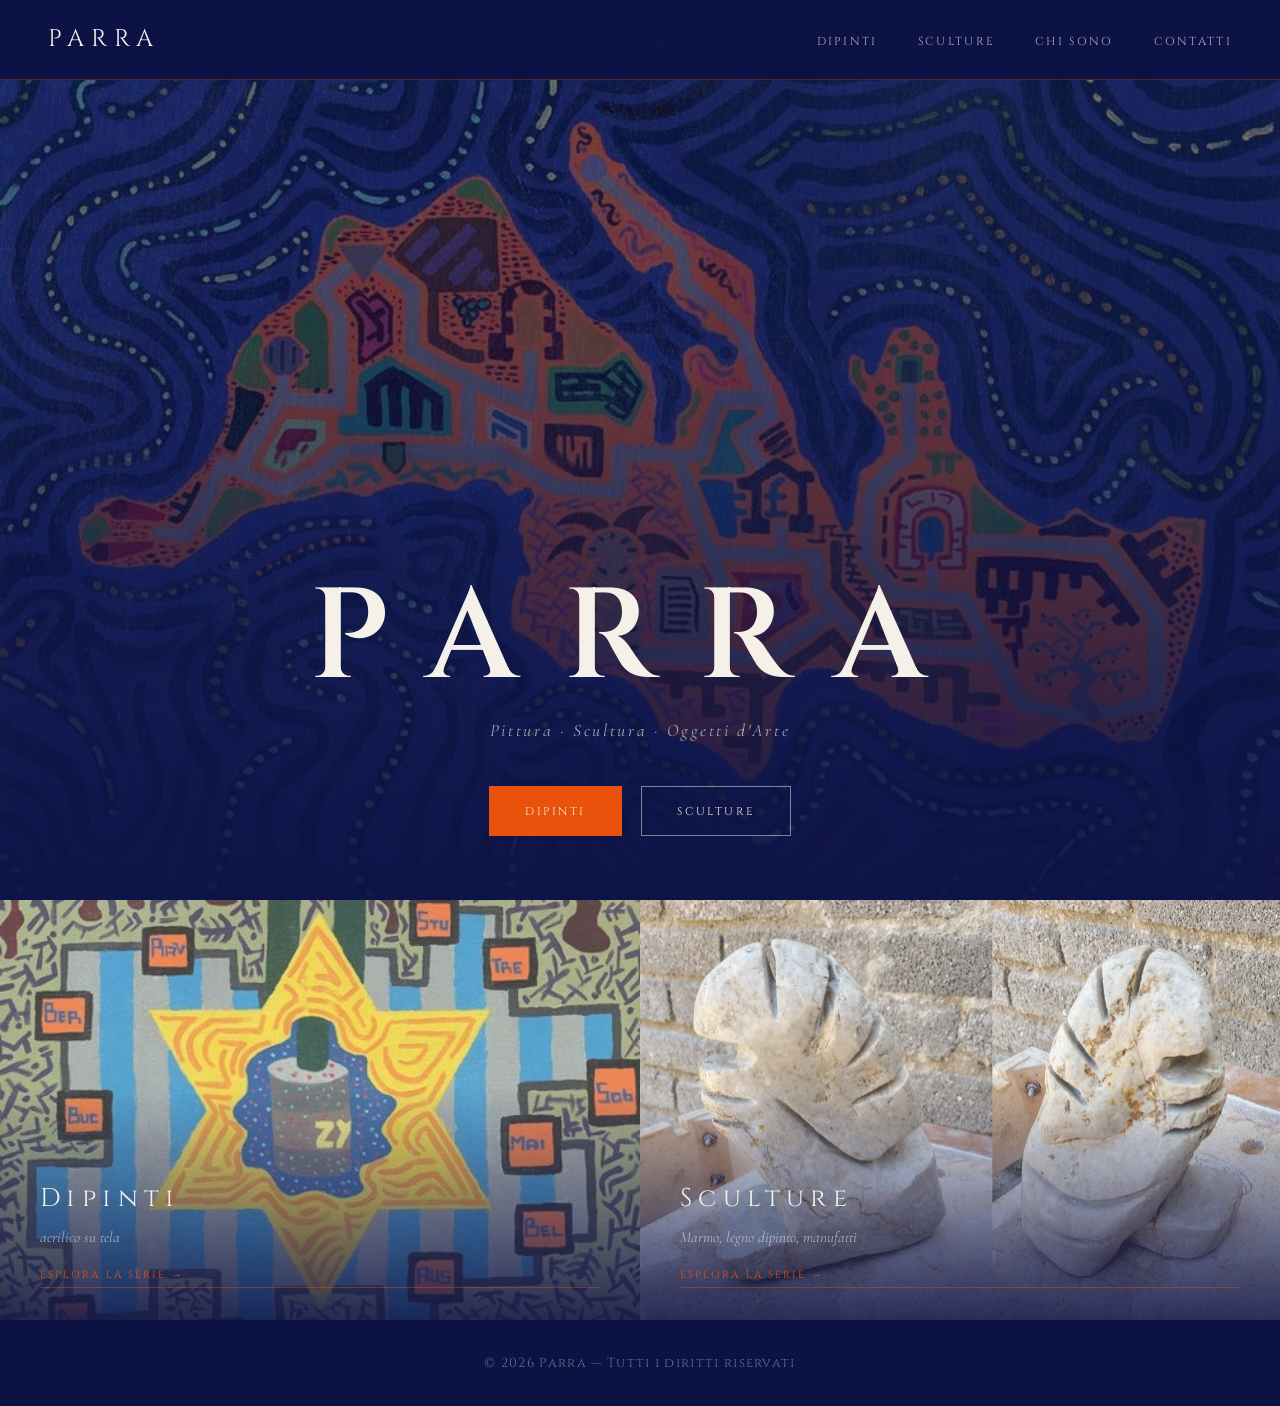
==== index.html @ b82fa653 "Add files via upload" ====
<!DOCTYPE html>
<html lang="it">
<head>
  <meta charset="UTF-8">
  <meta name="viewport" content="width=device-width, initial-scale=1.0">
  <title>Parra — Arte</title>
  <meta name="description" content="Parra — pittura su tela e scultura. Opere originali.">
  <link rel="stylesheet" href="style.css">
  <style>
    /* home-only: preview strips */
    .preview-strip {
      display: grid;
      grid-template-columns: 1fr 1fr;
      gap: 0;
      max-width: 100%;
    }
    .strip-block {
      position: relative;
      overflow: hidden;
      height: 420px;
      cursor: pointer;
    }
    .strip-block img {
      transition: transform 0.6s ease, opacity 0.3s;
      opacity: 0.75;
    }
    .strip-block:hover img { transform: scale(1.04); opacity: 0.9; }
    .strip-overlay {
      position: absolute; inset: 0;
      background: linear-gradient(to top, rgba(13,18,69,0.85) 0%, transparent 55%);
      display: flex; flex-direction: column;
      justify-content: flex-end;
      padding: 2rem 2.5rem;
    }
    .strip-overlay h2 {
      font-family: 'Cinzel', serif;
      font-size: 1.6rem;
      letter-spacing: 0.25em;
      color: #f5f0e8;
      font-weight: 400;
    }
    .strip-overlay .strip-sub {
      font-family: 'Cormorant Garamond', serif;
      font-style: italic;
      color: rgba(245,240,232,0.6);
      font-size: 0.95rem;
      margin-top: 0.3rem;
    }
    .strip-cta {
      display: inline-block;
      margin-top: 1rem;
      font-family: 'Cinzel', serif;
      font-size: 0.65rem;
      letter-spacing: 0.2em;
      text-transform: uppercase;
      color: #e8520a;
      border-bottom: 1px solid rgba(232,82,10,0.4);
      padding-bottom: 2px;
    }
    .strip-divider { width: 1px; background: rgba(232,82,10,0.5); }
    @media (max-width: 640px) {
      .preview-strip { grid-template-columns: 1fr; }
      .strip-block { height: 280px; }
    }
  </style>
</head>
<body>

  <nav>
    <a href="index.html" class="nav-logo">PAR<span></span>RA</a>
    <ul class="nav-links">
      <li><a href="dipinti.html">Dipinti</a></li>
      <li><a href="sculture.html">Sculture</a></li>
      <li><a href="chi-sono.html">Chi sono</a></li>
      <li><a href="contatti.html">Contatti</a></li>
    </ul>
  </nav>

  <!-- HERO -->
  <section class="hero">
    <div class="hero-bg"></div>
    <div class="hero-img">
      <!-- Sostituisci con la tua immagine più rappresentativa -->
      <img src="img/dipinti/Mediterraneo_parra.jpg"  alt="Mediterraneo — Parra">
    </div>
    <div class="hero-overlay"></div>
    <div class="hero-content">
      <h1>PARRA</h1>
      <p class="tagline">Pittura · Scultura · Oggetti d'Arte</p>
      <div class="hero-ctas">
        <a href="dipinti.html" class="btn primary">Dipinti</a>
        <a href="sculture.html" class="btn">Sculture</a>
      </div>
    </div>
  </section>

  <!-- PREVIEW STRIP -->
  <div class="preview-strip">
    <a href="dipinti.html" class="strip-block fade-in">
      <img src="img/dipinti/SHOAH_parra.jpg" alt="Dipinti">
      <div class="strip-overlay">
        <h2>Dipinti</h2>
        <p class="strip-sub">acrilico su tela</p>
        <span class="strip-cta">Esplora la serie →</span>
      </div>
    </a>
    <a href="sculture.html" class="strip-block fade-in">
      <img src="img/sculture/rapace_parra.jpg" alt="Sculture">
      <div class="strip-overlay">
        <h2>Sculture</h2>
        <p class="strip-sub">Marmo, legno dipinto, manufatti</p>
        <span class="strip-cta">Esplora la serie →</span>
      </div>
    </a>
  </div>

  <footer>
    <p>© <span id="year"></span> Parra — Tutti i diritti riservati</p>
  </footer>

  <script>
    document.getElementById('year').textContent = new Date().getFullYear();
    // scroll fade-in
    const obs = new IntersectionObserver(entries => {
      entries.forEach(e => { if (e.isIntersecting) e.target.classList.add('visible'); });
    }, { threshold: 0.15 });
    document.querySelectorAll('.fade-in').forEach(el => obs.observe(el));
  </script>
</body>
</html>
---- style.css ----
@import url('https://fonts.googleapis.com/css2?family=Cormorant+Garamond:ital,wght@0,300;0,400;0,600;1,300&family=Cinzel:wght@400;600&display=swap');

/* ── VARIABLES ─────────────────────────────────────────────── */
:root {
  --blu:     #1a1f6e;
  --blu-dark:#0d1245;
  --arancio: #e8520a;
  --crema:   #f5f0e8;
  --grigio:  #8a8a8a;
  --bianco:  #ffffff;
  --testo:   #1a1a1a;
  --font-display: 'Cinzel', serif;
  --font-body:    'Cormorant Garamond', serif;
  --gap: 2rem;
}

/* ── RESET ──────────────────────────────────────────────────── */
*, *::before, *::after { box-sizing: border-box; margin: 0; padding: 0; }
html { scroll-behavior: smooth; }
body {
  font-family: var(--font-body);
  font-size: 18px;
  line-height: 1.7;
  background: var(--crema);
  color: var(--testo);
}
img { display: block; width: 100%; height: 100%; object-fit: cover; }
a { text-decoration: none; color: inherit; }

/* ── NAV ────────────────────────────────────────────────────── */
nav {
  position: fixed; top: 0; left: 0; right: 0; z-index: 100;
  display: flex; align-items: center; justify-content: space-between;
  padding: 1.2rem 3rem;
  background: rgba(13, 18, 69, 0.97);
  backdrop-filter: blur(8px);
  border-bottom: 1px solid rgba(232,82,10,0.3);
}
.nav-logo {
  font-family: var(--font-display);
  font-size: 1.5rem;
  letter-spacing: 0.3em;
  color: var(--crema);
}
.nav-logo span { color: var(--arancio); }
.nav-links {
  display: flex; gap: 2.5rem;
  list-style: none;
}
.nav-links a {
  font-family: var(--font-display);
  font-size: 0.72rem;
  letter-spacing: 0.2em;
  color: rgba(245,240,232,0.7);
  text-transform: uppercase;
  transition: color 0.25s;
}
.nav-links a:hover,
.nav-links a.active { color: var(--arancio); }

/* ── HERO (index) ───────────────────────────────────────────── */
.hero {
  position: relative;
  height: 100vh; min-height: 600px;
  display: flex; flex-direction: column;
  align-items: center; justify-content: flex-end;
  overflow: hidden;
  padding-bottom: 4rem;
}
.hero-bg {
  position: absolute; inset: 0;
  background: var(--blu-dark);
}
.hero-img {
  position: absolute; inset: 0;
  opacity: 0.55;
  transition: opacity 1s;
}
.hero-img img { object-position: center; }
.hero-overlay {
  position: absolute; inset: 0;
  background: linear-gradient(to top, rgba(13,18,69,0.92) 0%, rgba(13,18,69,0.2) 60%, transparent 100%);
}
.hero-content {
  position: relative; z-index: 2;
  text-align: center;
  animation: fadeUp 1.2s ease both;
}
.hero-content h1 {
  font-family: var(--font-display);
  font-size: clamp(3.5rem, 10vw, 8rem);
  font-weight: 600;
  letter-spacing: 0.35em;
  color: var(--crema);
  line-height: 1;
}
.hero-content .tagline {
  font-family: var(--font-body);
  font-style: italic;
  font-size: 1.1rem;
  color: rgba(245,240,232,0.65);
  letter-spacing: 0.15em;
  margin-top: 0.8rem;
}
.hero-ctas {
  display: flex; gap: 1.2rem;
  justify-content: center;
  margin-top: 2.5rem;
}
.btn {
  display: inline-block;
  font-family: var(--font-display);
  font-size: 0.7rem;
  letter-spacing: 0.22em;
  text-transform: uppercase;
  padding: 0.9rem 2.2rem;
  border: 1px solid rgba(245,240,232,0.5);
  color: var(--crema);
  transition: all 0.3s;
}
.btn:hover {
  background: var(--arancio);
  border-color: var(--arancio);
  color: var(--bianco);
}
.btn.primary {
  background: var(--arancio);
  border-color: var(--arancio);
}
.btn.primary:hover { background: #c4430a; }

/* ── PAGE HEADER ────────────────────────────────────────────── */
.page-header {
  background: var(--blu-dark);
  padding: 9rem 3rem 3.5rem;
  text-align: center;
}
.page-header h1 {
  font-family: var(--font-display);
  font-size: clamp(2rem, 5vw, 3.5rem);
  letter-spacing: 0.3em;
  color: var(--crema);
  font-weight: 400;
}
.page-header .sub {
  font-style: italic;
  color: rgba(245,240,232,0.5);
  font-size: 1rem;
  letter-spacing: 0.1em;
  margin-top: 0.5rem;
}
.accent-line {
  width: 3rem; height: 2px;
  background: var(--arancio);
  margin: 1.2rem auto 0;
}

/* ── GALLERY GRID ───────────────────────────────────────────── */
.gallery-section {
  max-width: 1300px;
  margin: 0 auto;
  padding: 4rem 2rem 6rem;
}
.gallery-grid {
  display: grid;
  grid-template-columns: repeat(auto-fill, minmax(280px, 1fr));
  gap: 1.5rem;
}

/* art card */
.art-card {
  position: relative;
  overflow: hidden;
  cursor: pointer;
  background: #111;
}
.art-card-img {
  aspect-ratio: 4/3;
  overflow: hidden;
}
.art-card-img img {
  transition: transform 0.5s ease, opacity 0.3s;
  opacity: 0.92;
}
.art-card:hover .art-card-img img {
  transform: scale(1.04);
  opacity: 1;
}
/* sculture: taller ratio */
.art-card.scultura .art-card-img { aspect-ratio: 3/4; }

.art-card-info {
  padding: 0.9rem 1rem 1rem;
  background: var(--bianco);
  border-left: 3px solid var(--arancio);
}
.art-card-info .titolo {
  font-family: var(--font-body);
  font-size: 1.05rem;
  font-weight: 600;
  color: var(--testo);
}
.art-card-info .meta {
  font-size: 0.82rem;
  color: var(--grigio);
  margin-top: 0.15rem;
  font-style: italic;
}

/* ── LIGHTBOX ───────────────────────────────────────────────── */
.lightbox {
  display: none;
  position: fixed; inset: 0; z-index: 500;
  background: rgba(13,18,69,0.96);
  align-items: center; justify-content: center;
  padding: 2rem;
  animation: fadeIn 0.25s ease;
}
.lightbox.open { display: flex; }
.lightbox-inner {
  display: grid;
  grid-template-columns: 1fr 260px;
  gap: 2.5rem;
  max-width: 1100px;
  width: 100%;
  max-height: 90vh;
}
.lightbox-img {
  overflow: hidden;
  display: flex; align-items: center; justify-content: center;
}
.lightbox-img img {
  max-height: 80vh;
  width: auto;
  object-fit: contain;
}
.lightbox-info {
  display: flex; flex-direction: column;
  justify-content: center;
  color: var(--crema);
  border-left: 1px solid rgba(232,82,10,0.4);
  padding-left: 2rem;
}
.lightbox-info h2 {
  font-family: var(--font-display);
  font-size: 1.6rem;
  font-weight: 400;
  letter-spacing: 0.08em;
  margin-bottom: 1.5rem;
}
.lightbox-row {
  display: flex; justify-content: space-between;
  padding: 0.6rem 0;
  border-bottom: 1px solid rgba(245,240,232,0.12);
  font-size: 0.95rem;
}
.lightbox-row .lbl { color: rgba(245,240,232,0.5); font-style: italic; }
.lightbox-row .val { font-weight: 600; }
.lightbox-close {
  position: absolute; top: 1.5rem; right: 2rem;
  font-family: var(--font-display);
  font-size: 0.7rem;
  letter-spacing: 0.2em;
  color: rgba(245,240,232,0.5);
  cursor: pointer;
  background: none; border: none;
  transition: color 0.2s;
}
.lightbox-close:hover { color: var(--arancio); }

/* ── CHI SONO ───────────────────────────────────────────────── */
.about-section {
  max-width: 960px;
  margin: 0 auto;
  padding: 5rem 2rem 7rem;
  display: grid;
  grid-template-columns: 1fr 1fr;
  gap: 5rem;
  align-items: start;
}
.about-text h2 {
  font-family: var(--font-display);
  font-size: 1.8rem;
  font-weight: 400;
  letter-spacing: 0.12em;
  color: var(--blu);
  margin-bottom: 1.5rem;
}
.about-text p {
  color: #3a3a3a;
  margin-bottom: 1rem;
  font-size: 1.05rem;
}
.about-img {
  position: relative;
}
.about-img img {
  width: 100%;
  aspect-ratio: 3/4;
  object-fit: cover;
}
.about-img::before {
  content: '';
  position: absolute;
  top: -12px; left: -12px;
  right: 12px; bottom: 12px;
  border: 2px solid var(--arancio);
  z-index: -1;
}

/* ── CONTATTI ───────────────────────────────────────────────── */
.contact-section {
  max-width: 600px;
  margin: 0 auto;
  padding: 5rem 2rem 7rem;
  text-align: center;
}
.contact-section p {
  font-style: italic;
  color: var(--grigio);
  margin-bottom: 3rem;
  font-size: 1.05rem;
}
.contact-items { display: flex; flex-direction: column; gap: 1rem; }
.contact-item {
  display: flex; align-items: center; gap: 1.2rem;
  padding: 1.2rem 1.5rem;
  background: var(--bianco);
  border: 1px solid #e0dbd0;
  border-left: 4px solid var(--arancio);
  text-align: left;
  transition: transform 0.2s, box-shadow 0.2s;
}
.contact-item:hover {
  transform: translateX(4px);
  box-shadow: -4px 0 0 var(--blu);
}
.contact-item .ci-label {
  font-family: var(--font-display);
  font-size: 0.65rem;
  letter-spacing: 0.2em;
  text-transform: uppercase;
  color: var(--grigio);
}
.contact-item .ci-value {
  font-size: 1.05rem;
  color: var(--testo);
  margin-top: 0.15rem;
}

/* ── FOOTER ─────────────────────────────────────────────────── */
footer {
  background: var(--blu-dark);
  color: rgba(245,240,232,0.4);
  text-align: center;
  padding: 2rem;
  font-size: 0.82rem;
  letter-spacing: 0.1em;
  font-family: var(--font-display);
}

/* ── ANIMAZIONI ─────────────────────────────────────────────── */
@keyframes fadeUp {
  from { opacity: 0; transform: translateY(30px); }
  to   { opacity: 1; transform: translateY(0); }
}
@keyframes fadeIn {
  from { opacity: 0; } to { opacity: 1; }
}
.fade-in {
  opacity: 0;
  transform: translateY(20px);
  transition: opacity 0.6s ease, transform 0.6s ease;
}
.fade-in.visible {
  opacity: 1;
  transform: translateY(0);
}

/* ── RESPONSIVE ─────────────────────────────────────────────── */
@media (max-width: 768px) {
  nav { padding: 1rem 1.5rem; }
  .nav-links { gap: 1.2rem; }
  .nav-links a { font-size: 0.65rem; }
  .page-header { padding: 8rem 1.5rem 2.5rem; }
  .gallery-section { padding: 3rem 1rem 4rem; }
  .gallery-grid { grid-template-columns: repeat(auto-fill, minmax(200px, 1fr)); gap: 1rem; }
  .lightbox-inner { grid-template-columns: 1fr; }
  .lightbox-info { border-left: none; padding-left: 0; border-top: 1px solid rgba(232,82,10,0.4); padding-top: 1.5rem; }
  .about-section { grid-template-columns: 1fr; gap: 3rem; padding: 3rem 1.5rem 5rem; }
  .about-img { order: -1; }
}
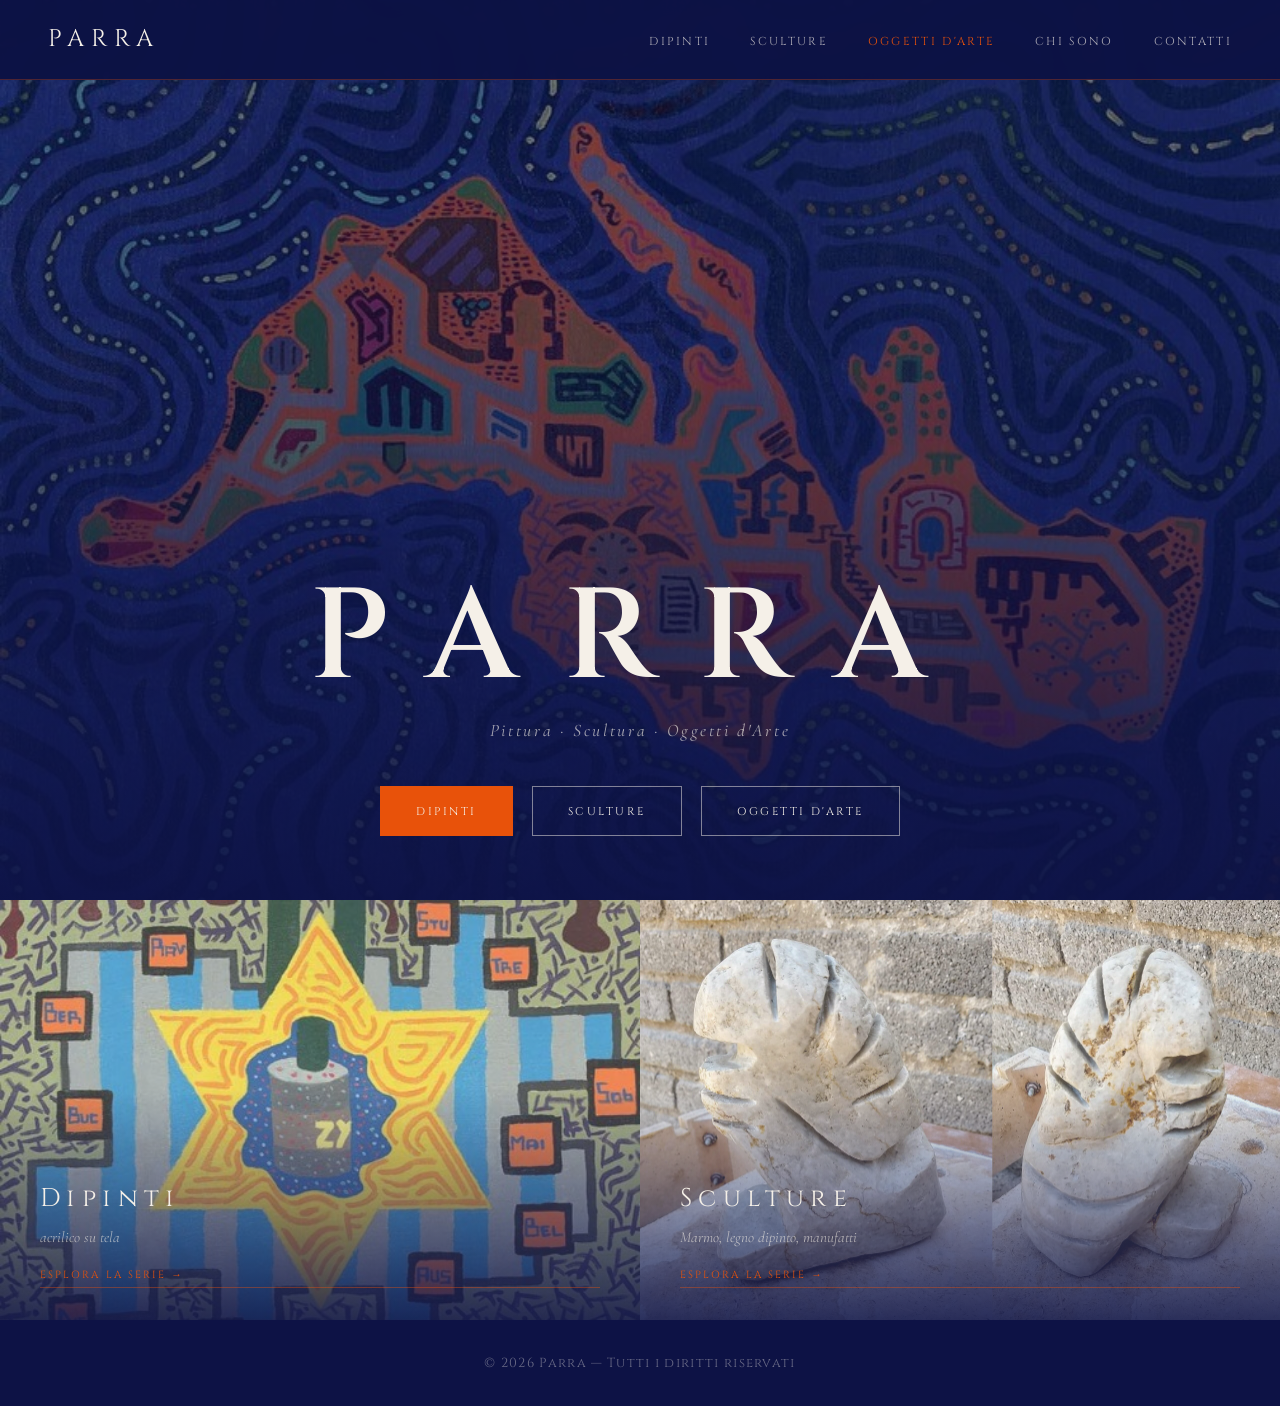
==== commit 7f71bc79: "Add files via upload" ====
--- a/index.html
+++ b/index.html
@@ -71,6 +71,7 @@
     <ul class="nav-links">
       <li><a href="dipinti.html">Dipinti</a></li>
       <li><a href="sculture.html">Sculture</a></li>
+      <li><a href="oggetti.html" class="active">Oggetti d'Arte</a></li>
       <li><a href="chi-sono.html">Chi sono</a></li>
       <li><a href="contatti.html">Contatti</a></li>
     </ul>
@@ -90,6 +91,7 @@
       <div class="hero-ctas">
         <a href="dipinti.html" class="btn primary">Dipinti</a>
         <a href="sculture.html" class="btn">Sculture</a>
+        <a href="oggetti.html" class="btn">Oggetti d'Arte</a>
       </div>
     </div>
   </section>
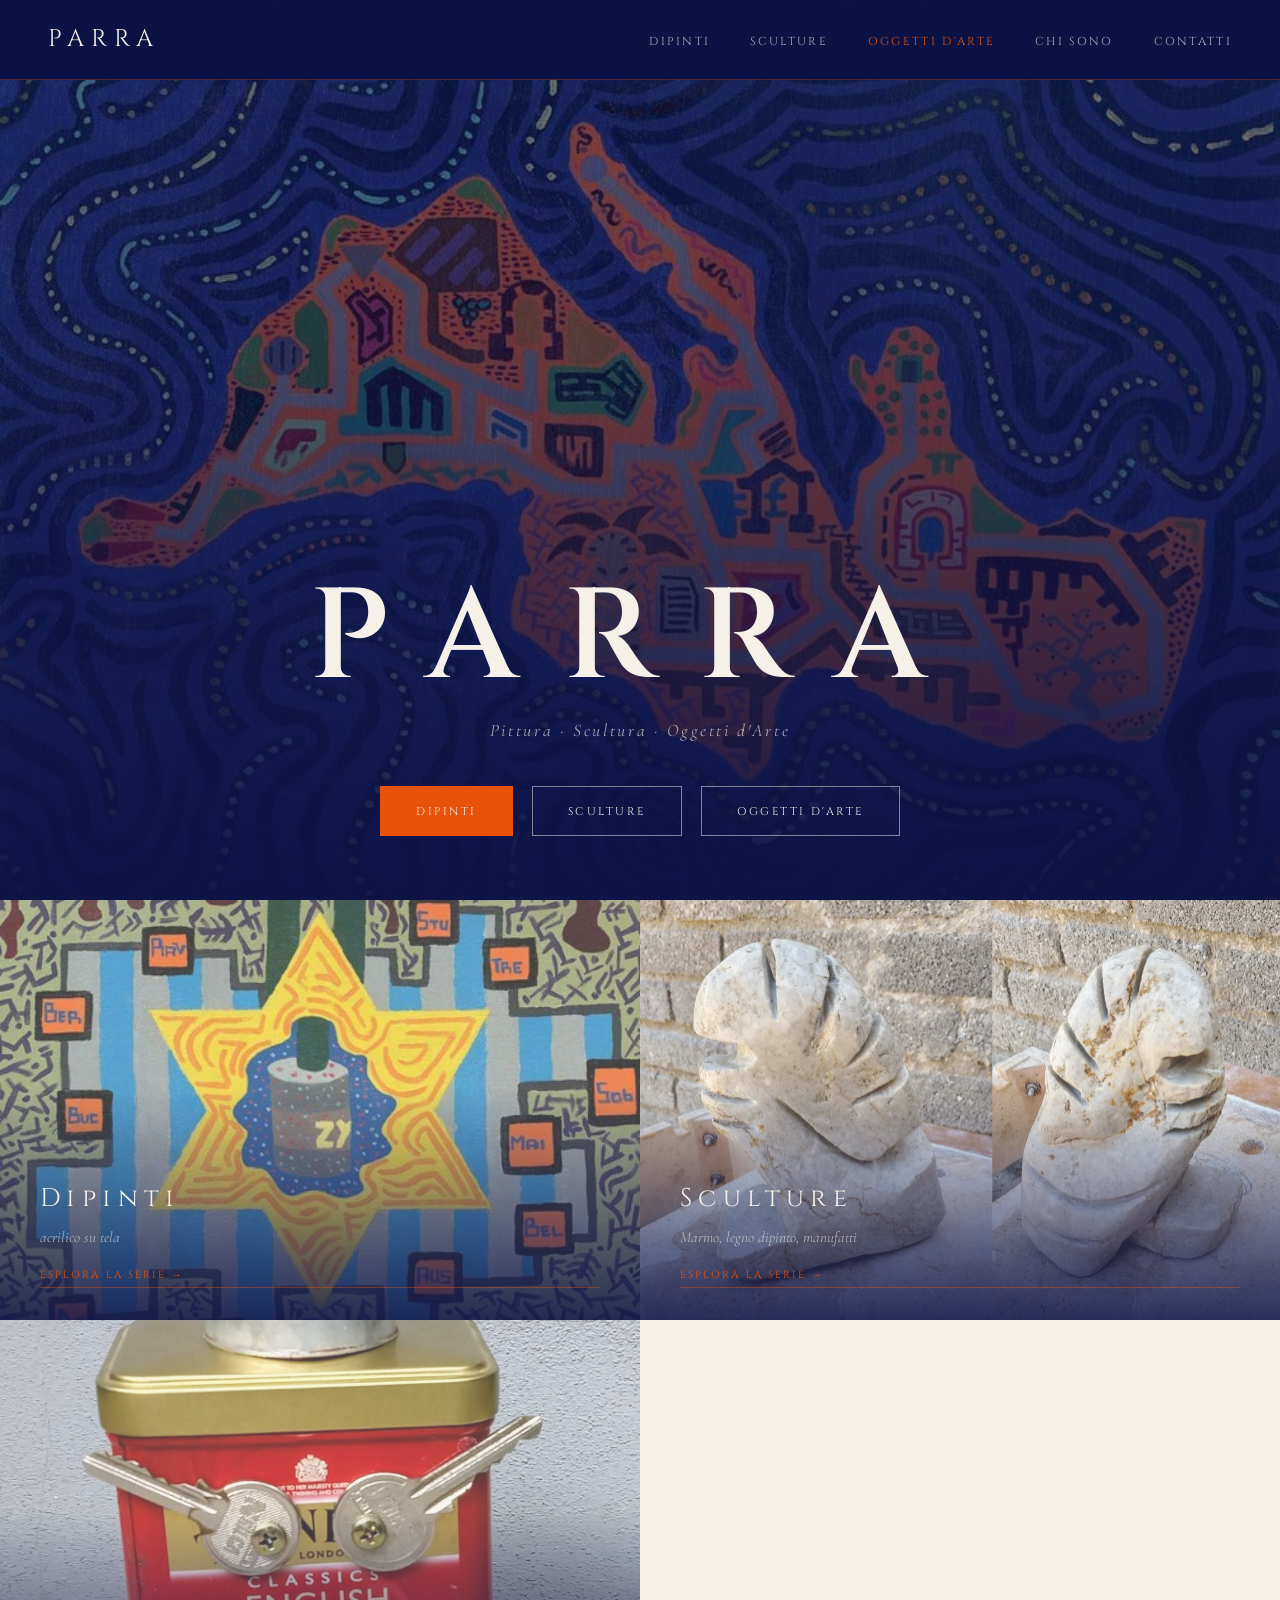
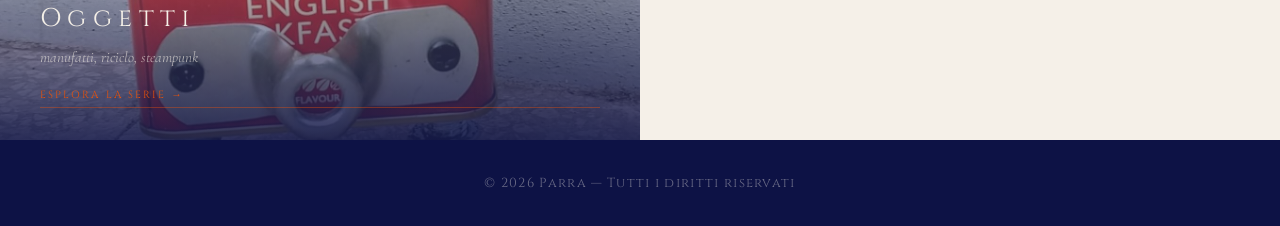
==== commit 6b4a2dae: "Add files via upload" ====
--- a/index.html
+++ b/index.html
@@ -114,6 +114,17 @@
         <span class="strip-cta">Esplora la serie →</span>
       </div>
     </a>
+    <a href="oggetti.html" class="strip-block fade-in">
+      <img src="img/oggetti/teb.jpg" alt="Oggetti">
+      <div class="strip-overlay">
+        <h2>Oggetti</h2>
+        <p class="strip-sub">manufatti, riciclo, steampunk</p>
+        <span class="strip-cta">Esplora la serie →</span>
+      </div>
+    </a>
+
+
+
   </div>
 
   <footer>
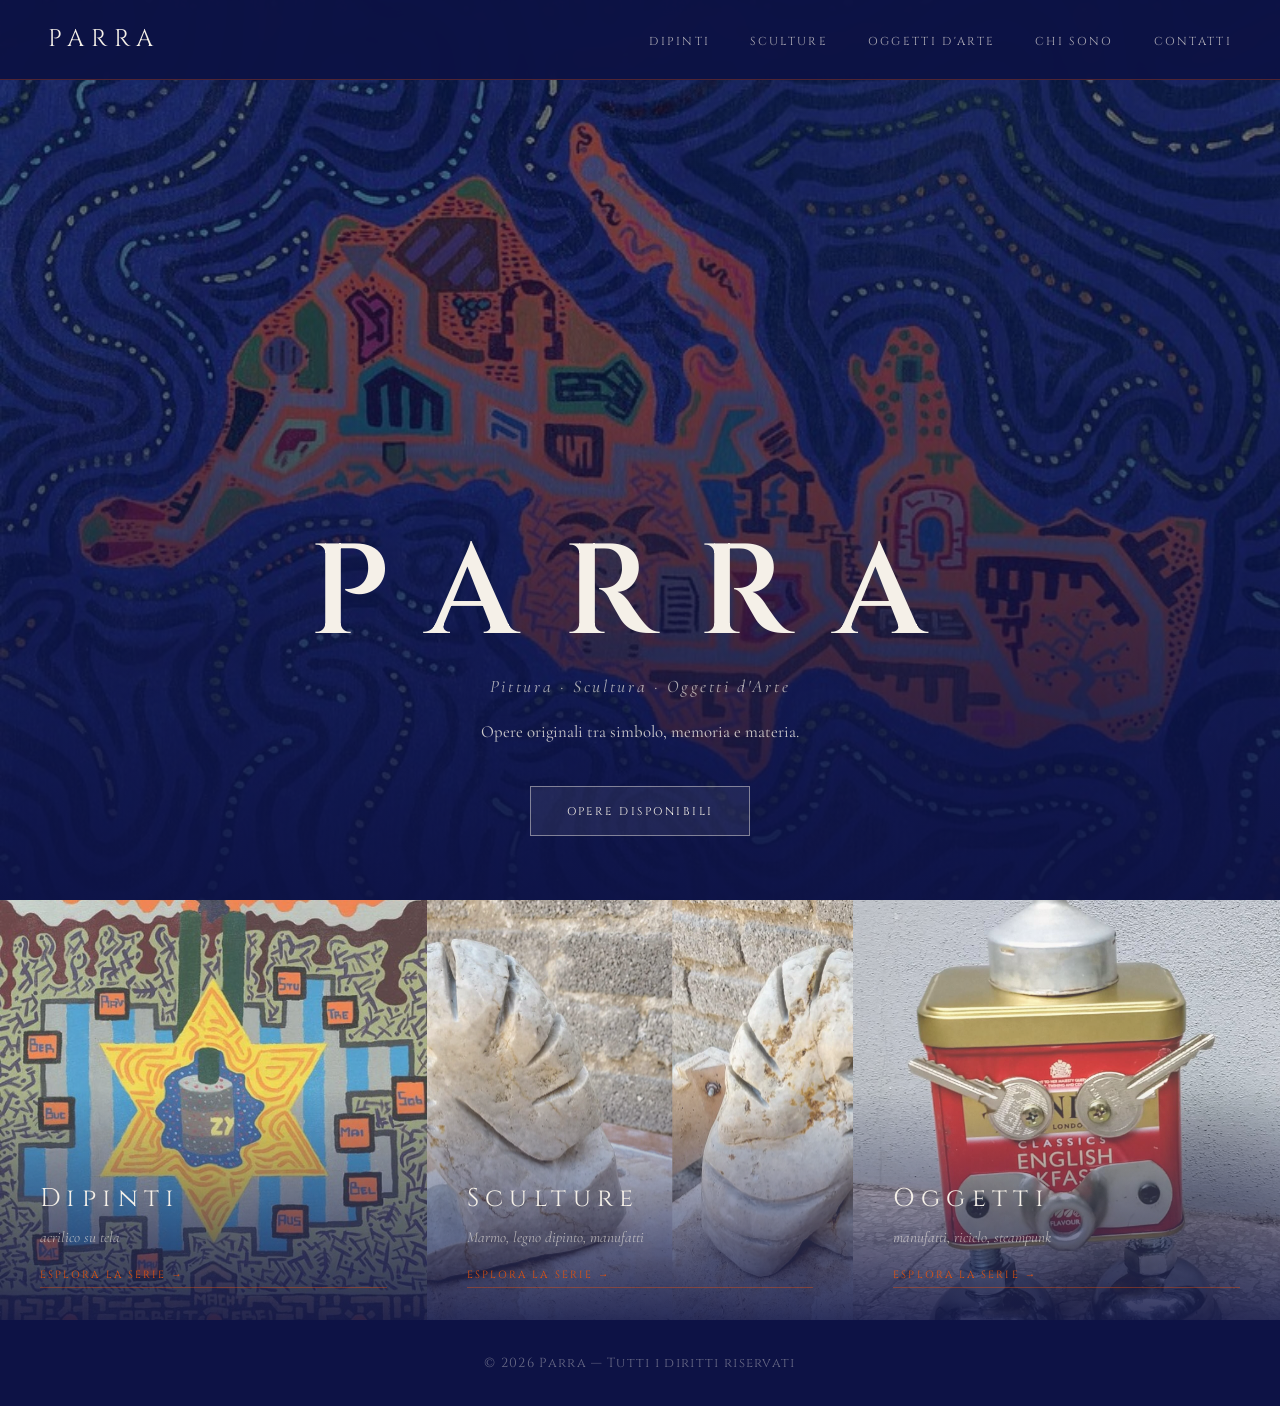
==== commit 1926490b: "Add files via upload" ====
--- a/index.html
+++ b/index.html
@@ -10,7 +10,7 @@
     /* home-only: preview strips */
     .preview-strip {
       display: grid;
-      grid-template-columns: 1fr 1fr;
+      grid-template-columns: repeat(3, 1fr);
       gap: 0;
       max-width: 100%;
     }
@@ -67,11 +67,11 @@
 <body>
 
   <nav>
-    <a href="index.html" class="nav-logo">PAR<span></span>RA</a>
+    <a href="index.html" class="nav-logo active">PAR<span></span>RA</a>
     <ul class="nav-links">
       <li><a href="dipinti.html">Dipinti</a></li>
       <li><a href="sculture.html">Sculture</a></li>
-      <li><a href="oggetti.html" class="active">Oggetti d'Arte</a></li>
+      <li><a href="oggetti.html">Oggetti d'Arte</a></li>
       <li><a href="chi-sono.html">Chi sono</a></li>
       <li><a href="contatti.html">Contatti</a></li>
     </ul>
@@ -88,10 +88,9 @@
     <div class="hero-content">
       <h1>PARRA</h1>
       <p class="tagline">Pittura · Scultura · Oggetti d'Arte</p>
+      <p class="hero-note">Opere originali tra simbolo, memoria e materia.</p>
       <div class="hero-ctas">
-        <a href="dipinti.html" class="btn primary">Dipinti</a>
-        <a href="sculture.html" class="btn">Sculture</a>
-        <a href="oggetti.html" class="btn">Oggetti d'Arte</a>
+        <a href="dipinti.html" class="btn primary">Opere disponibili</a>
       </div>
     </div>
   </section>
--- a/style.css
+++ b/style.css
@@ -98,9 +98,15 @@
   font-family: var(--font-body);
   font-style: italic;
   font-size: 1.1rem;
-  color: rgba(245,240,232,0.65);
+  color: rgba(245,240,232,0.68);
   letter-spacing: 0.15em;
   margin-top: 0.8rem;
+}
+.hero-note {
+  max-width: 32rem;
+  margin: 1rem auto 0;
+  color: rgba(245,240,232,0.82);
+  font-size: 1.05rem;
 }
 .hero-ctas {
   display: flex; gap: 1.2rem;
@@ -114,7 +120,7 @@
   letter-spacing: 0.22em;
   text-transform: uppercase;
   padding: 0.9rem 2.2rem;
-  border: 1px solid rgba(245,240,232,0.5);
+  border: 1px solid rgba(245,240,232,0.42);
   color: var(--crema);
   transition: all 0.3s;
 }
@@ -124,10 +130,13 @@
   color: var(--bianco);
 }
 .btn.primary {
-  background: var(--arancio);
-  border-color: var(--arancio);
-}
-.btn.primary:hover { background: #c4430a; }
+  background: rgba(245,240,232,0.08);
+  border-color: rgba(245,240,232,0.46);
+}
+.btn.primary:hover {
+  background: rgba(232,82,10,0.72);
+  border-color: rgba(232,82,10,0.72);
+}
 
 /* ── PAGE HEADER ────────────────────────────────────────────── */
 .page-header {
@@ -164,7 +173,7 @@
 .gallery-grid {
   display: grid;
   grid-template-columns: repeat(auto-fill, minmax(280px, 1fr));
-  gap: 1.5rem;
+  gap: 2.25rem 1.5rem;
 }
 
 /* art card */
@@ -190,9 +199,9 @@
 .art-card.scultura .art-card-img { aspect-ratio: 3/4; }
 
 .art-card-info {
-  padding: 0.9rem 1rem 1rem;
-  background: var(--bianco);
-  border-left: 3px solid var(--arancio);
+  padding: 0.72rem 0.85rem 0.82rem;
+  background: rgba(255,255,255,0.9);
+  border-left: 1px solid rgba(232,82,10,0.16);
 }
 .art-card-info .titolo {
   font-family: var(--font-body);
@@ -201,10 +210,19 @@
   color: var(--testo);
 }
 .art-card-info .meta {
-  font-size: 0.82rem;
-  color: var(--grigio);
-  margin-top: 0.15rem;
+  font-size: 0.78rem;
+  color: rgba(26,26,26,0.48);
+  margin-top: 0.1rem;
   font-style: italic;
+  line-height: 1.45;
+}
+.availability {
+  margin-top: 0.45rem;
+  font-family: var(--font-display);
+  font-size: 0.62rem;
+  letter-spacing: 0.16em;
+  text-transform: uppercase;
+  color: rgba(26,31,110,0.62);
 }
 
 /* ── LIGHTBOX ───────────────────────────────────────────────── */
@@ -215,22 +233,23 @@
   align-items: center; justify-content: center;
   padding: 2rem;
   animation: fadeIn 0.25s ease;
+  overflow-y: auto;
 }
 .lightbox.open { display: flex; }
 .lightbox-inner {
   display: grid;
-  grid-template-columns: 1fr 260px;
-  gap: 2.5rem;
-  max-width: 1100px;
+  grid-template-columns: 1fr;
+  gap: 1.75rem;
+  max-width: 900px;
   width: 100%;
-  max-height: 90vh;
+  max-height: none;
 }
 .lightbox-img {
   overflow: hidden;
   display: flex; align-items: center; justify-content: center;
 }
 .lightbox-img img {
-  max-height: 80vh;
+  max-height: 68vh;
   width: auto;
   object-fit: contain;
 }
@@ -238,8 +257,8 @@
   display: flex; flex-direction: column;
   justify-content: center;
   color: var(--crema);
-  border-left: 1px solid rgba(232,82,10,0.4);
-  padding-left: 2rem;
+  border-top: 1px solid rgba(232,82,10,0.4);
+  padding-top: 1.5rem;
 }
 .lightbox-info h2 {
   font-family: var(--font-display);
@@ -322,6 +341,10 @@
   font-size: 1.05rem;
 }
 .contact-items { display: flex; flex-direction: column; gap: 1rem; }
+.contact-items iframe {
+  width: 100%;
+  max-width: 640px;
+}
 .contact-item {
   display: flex; align-items: center; gap: 1.2rem;
   padding: 1.2rem 1.5rem;
@@ -384,9 +407,15 @@
   .nav-links a { font-size: 0.65rem; }
   .page-header { padding: 8rem 1.5rem 2.5rem; }
   .gallery-section { padding: 3rem 1rem 4rem; }
-  .gallery-grid { grid-template-columns: repeat(auto-fill, minmax(200px, 1fr)); gap: 1rem; }
-  .lightbox-inner { grid-template-columns: 1fr; }
-  .lightbox-info { border-left: none; padding-left: 0; border-top: 1px solid rgba(232,82,10,0.4); padding-top: 1.5rem; }
+  .gallery-grid { grid-template-columns: repeat(auto-fill, minmax(200px, 1fr)); gap: 1.5rem 1rem; }
+  .lightbox {
+    align-items: flex-start;
+    padding: 4.5rem 1rem 1.5rem;
+  }
+  .lightbox-img img {
+    max-width: 100%;
+    max-height: 55vh;
+  }
   .about-section { grid-template-columns: 1fr; gap: 3rem; padding: 3rem 1.5rem 5rem; }
   .about-img { order: -1; }
 }
